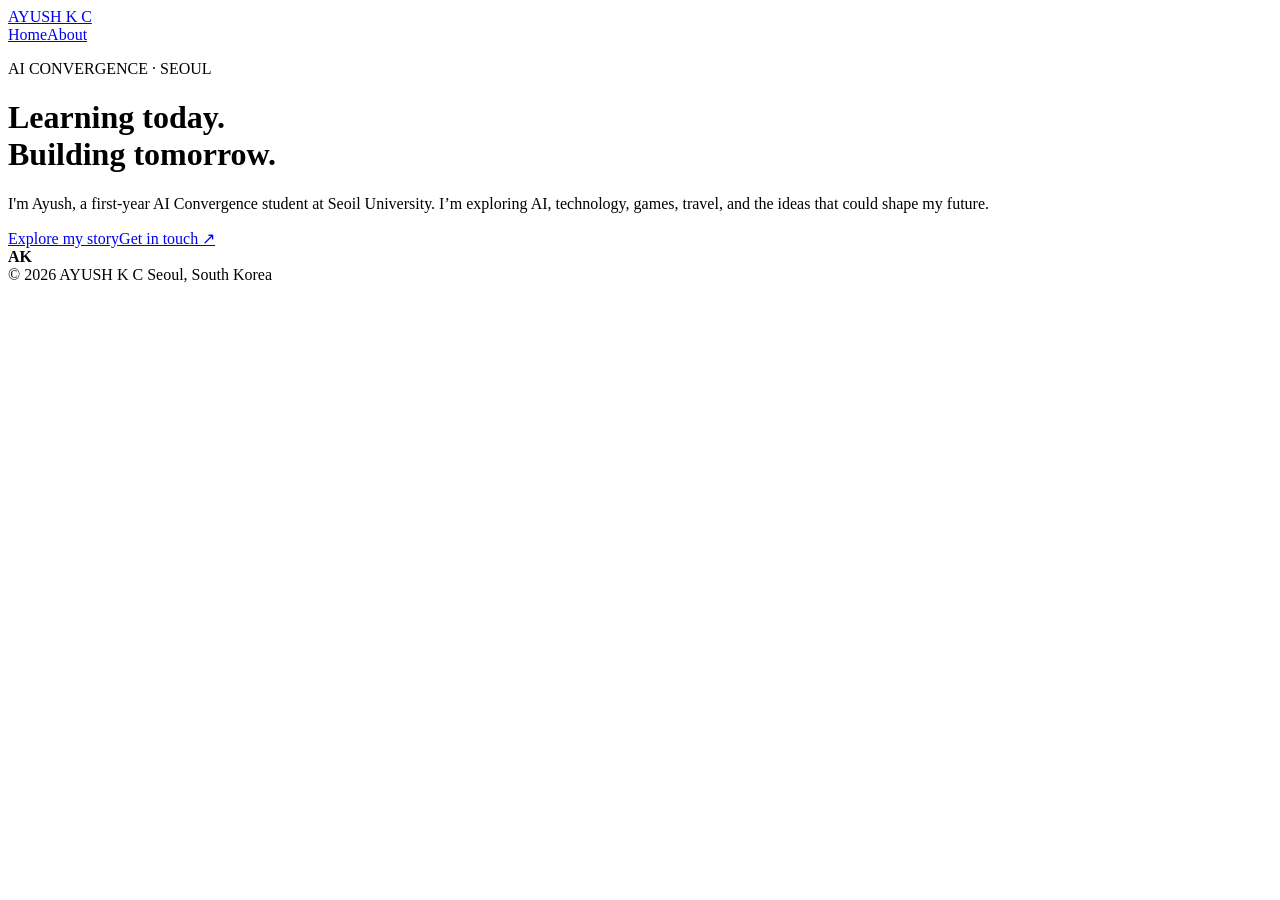
==== index.html @ f4295558 "Add index.html" ====
<!DOCTYPE html><html lang="en"><head><meta charset="UTF-8"><meta name="viewport" content="width=device-width,initial-scale=1.0"><title>AYUSH K C — Portfolio</title><link rel="stylesheet" href="styles.css"></head><body><header><a href="index.html">AYUSH K C</a><nav><a href="index.html">Home</a><a href="about.html">About</a></nav></header><main class="hero"><div><p class="eyebrow">AI CONVERGENCE · SEOUL</p><h1>Learning today.<br><span>Building tomorrow.</span></h1><p class="lead">I'm Ayush, a first-year AI Convergence student at Seoil University. I’m exploring AI, technology, games, travel, and the ideas that could shape my future.</p><div class="actions"><a class="button" href="about.html">Explore my story</a><a href="mailto:202602084@g.seoil.ac.kr">Get in touch ↗</a></div></div><div class="portrait"><img src="assets/profile.jpg" alt="AYUSH K C profile photo" onerror="this.style.display='none';this.parentElement.classList.add('initials')"><b>AK</b></div></main><footer>© 2026 AYUSH K C <span>Seoul, South Korea</span></footer></body></html>
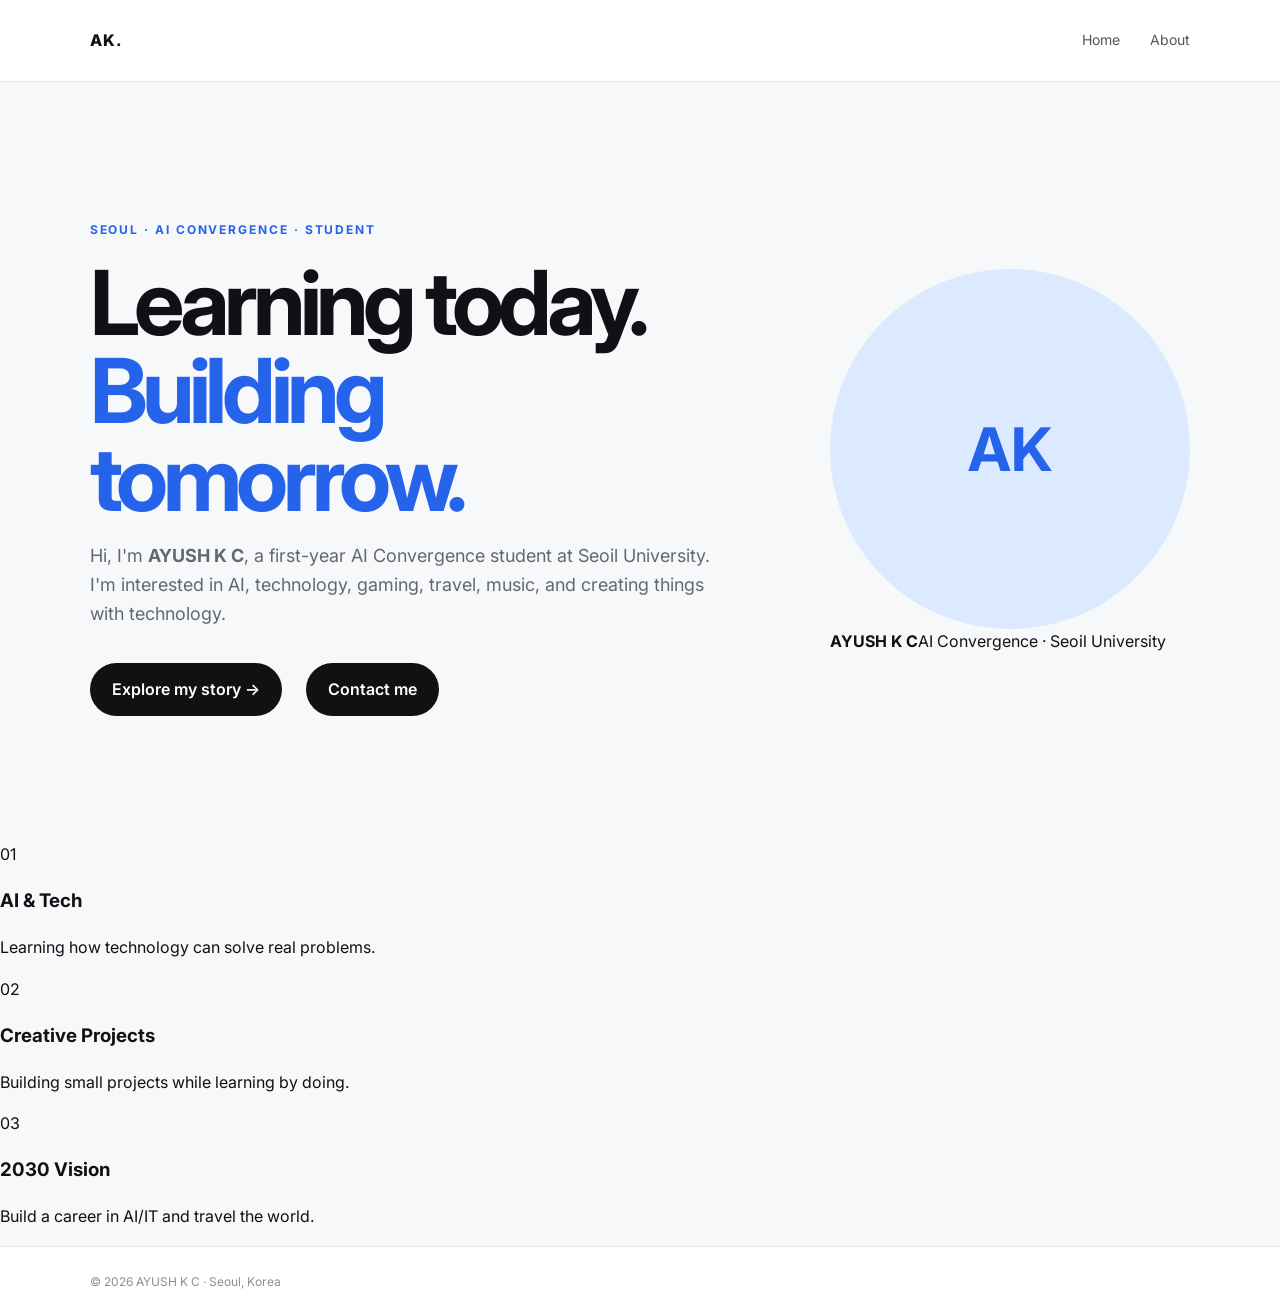
==== commit 3754cc1d: "Replace home page with the rebuilt portfolio design" ====
--- a/index.html
+++ b/index.html
@@ -1 +1,12 @@
-<!DOCTYPE html><html lang="en"><head><meta charset="UTF-8"><meta name="viewport" content="width=device-width,initial-scale=1.0"><title>AYUSH K C — Portfolio</title><link rel="stylesheet" href="styles.css"></head><body><header><a href="index.html">AYUSH K C</a><nav><a href="index.html">Home</a><a href="about.html">About</a></nav></header><main class="hero"><div><p class="eyebrow">AI CONVERGENCE · SEOUL</p><h1>Learning today.<br><span>Building tomorrow.</span></h1><p class="lead">I'm Ayush, a first-year AI Convergence student at Seoil University. I’m exploring AI, technology, games, travel, and the ideas that could shape my future.</p><div class="actions"><a class="button" href="about.html">Explore my story</a><a href="mailto:202602084@g.seoil.ac.kr">Get in touch ↗</a></div></div><div class="portrait"><img src="assets/profile.jpg" alt="AYUSH K C profile photo" onerror="this.style.display='none';this.parentElement.classList.add('initials')"><b>AK</b></div></main><footer>© 2026 AYUSH K C <span>Seoul, South Korea</span></footer></body></html>+<!DOCTYPE html>
+<html lang="en">
+<head><meta charset="UTF-8"><meta name="viewport" content="width=device-width,initial-scale=1.0"><title>AYUSH K C | AI & Technology</title><link rel="stylesheet" href="styles.css"></head>
+<body>
+<header><a class="logo" href="index.html">AK<span>.</span></a><nav><a class="active" href="index.html">Home</a><a href="about.html">About</a></nav></header>
+<main class="hero">
+<div><p class="eyebrow">SEOUL · AI CONVERGENCE · STUDENT</p><h1>Learning today.<br><span>Building tomorrow.</span></h1><p class="lead">Hi, I'm <strong>AYUSH K C</strong>, a first-year AI Convergence student at Seoil University. I'm interested in AI, technology, gaming, travel, music, and creating things with technology.</p><div class="actions"><a class="button primary" href="about.html">Explore my story →</a><a class="button" href="mailto:202602084@g.seoil.ac.kr">Contact me</a></div></div>
+<div class="profile-card"><div class="portrait"><img src="assets/profile.jpg" alt="AYUSH K C profile photo" onerror="this.style.display='none';this.parentElement.classList.add('initials')"><b>AK</b></div><div class="card-info"><strong>AYUSH K C</strong><span>AI Convergence · Seoil University</span></div></div>
+</main>
+<section class="quick"><div><span>01</span><h3>AI & Tech</h3><p>Learning how technology can solve real problems.</p></div><div><span>02</span><h3>Creative Projects</h3><p>Building small projects while learning by doing.</p></div><div><span>03</span><h3>2030 Vision</h3><p>Build a career in AI/IT and travel the world.</p></div></section>
+<footer>© 2026 AYUSH K C · Seoul, Korea</footer>
+</body></html>
--- a/styles.css
+++ b/styles.css
@@ -0,0 +1 @@
+@import url('https://fonts.googleapis.com/css2?family=Inter:wght@400;500;600;700;800&display=swap');*{box-sizing:border-box}body{margin:0;background:#f7f8fa;color:#101114;font-family:Inter,Arial,sans-serif;line-height:1.6}header{height:82px;display:flex;align-items:center;justify-content:space-between;padding:0 7%;border-bottom:1px solid #e5e7eb;background:#fff}header>a{font-weight:800;letter-spacing:.08em;color:#111;text-decoration:none}nav{display:flex;gap:30px}nav a{color:#555;text-decoration:none;font-size:14px}nav a:hover,a:hover{color:#2563eb}.hero{min-height:calc(100vh - 140px);padding:9vh 7%;display:grid;grid-template-columns:1.3fr .7fr;gap:7%;align-items:center}.eyebrow{font-size:12px;font-weight:700;letter-spacing:.16em;color:#2563eb}.hero h1,.page h1{font-size:clamp(3.2rem,7vw,6.4rem);line-height:.98;letter-spacing:-.06em;margin:20px 0}.hero h1 span,.page h1 span{color:#2563eb}.lead{max-width:650px;color:#626872;font-size:18px}.actions{display:flex;gap:24px;align-items:center;margin-top:34px}.actions a{color:#111;text-decoration:none;font-weight:600}.button{background:#111!important;color:#fff!important;padding:14px 22px;border-radius:999px}.portrait{width:min(360px,70vw);aspect-ratio:1;border-radius:50%;overflow:hidden;background:#dbeafe;display:grid;place-items:center;color:#2563eb;font-size:60px}.portrait img{width:100%;height:100%;object-fit:cover}.portrait b{display:none}.portrait.initials img{display:none}.portrait.initials b{display:block}.page{padding:9vh 7%;max-width:1250px;margin:auto}.grid{display:grid;grid-template-columns:1fr 1fr;gap:7%;margin:65px 0}.grid h2,.project h2{font-size:30px;letter-spacing:-.03em}.grid p,.project p{color:#626872;max-width:620px}.tags{display:flex;flex-wrap:wrap;gap:10px}.tags span{border:1px solid #d9dde4;border-radius:999px;padding:8px 14px;font-size:14px;background:#fff}.project{border-top:1px solid #ddd;border-bottom:1px solid #ddd;padding:55px 0}.page a{color:#2563eb;text-decoration:none}footer{padding:25px 7%;display:flex;justify-content:space-between;color:#8a8f98;font-size:12px;border-top:1px solid #e5e7eb;background:#fff}@media(max-width:750px){.hero{grid-template-columns:1fr;padding-top:7vh}.hero h1,.page h1{font-size:3.5rem}.grid{grid-template-columns:1fr;gap:30px;margin:45px 0}header{padding:0 5%}.hero,.page{padding-left:5%;padding-right:5%}footer{padding:25px 5%}}
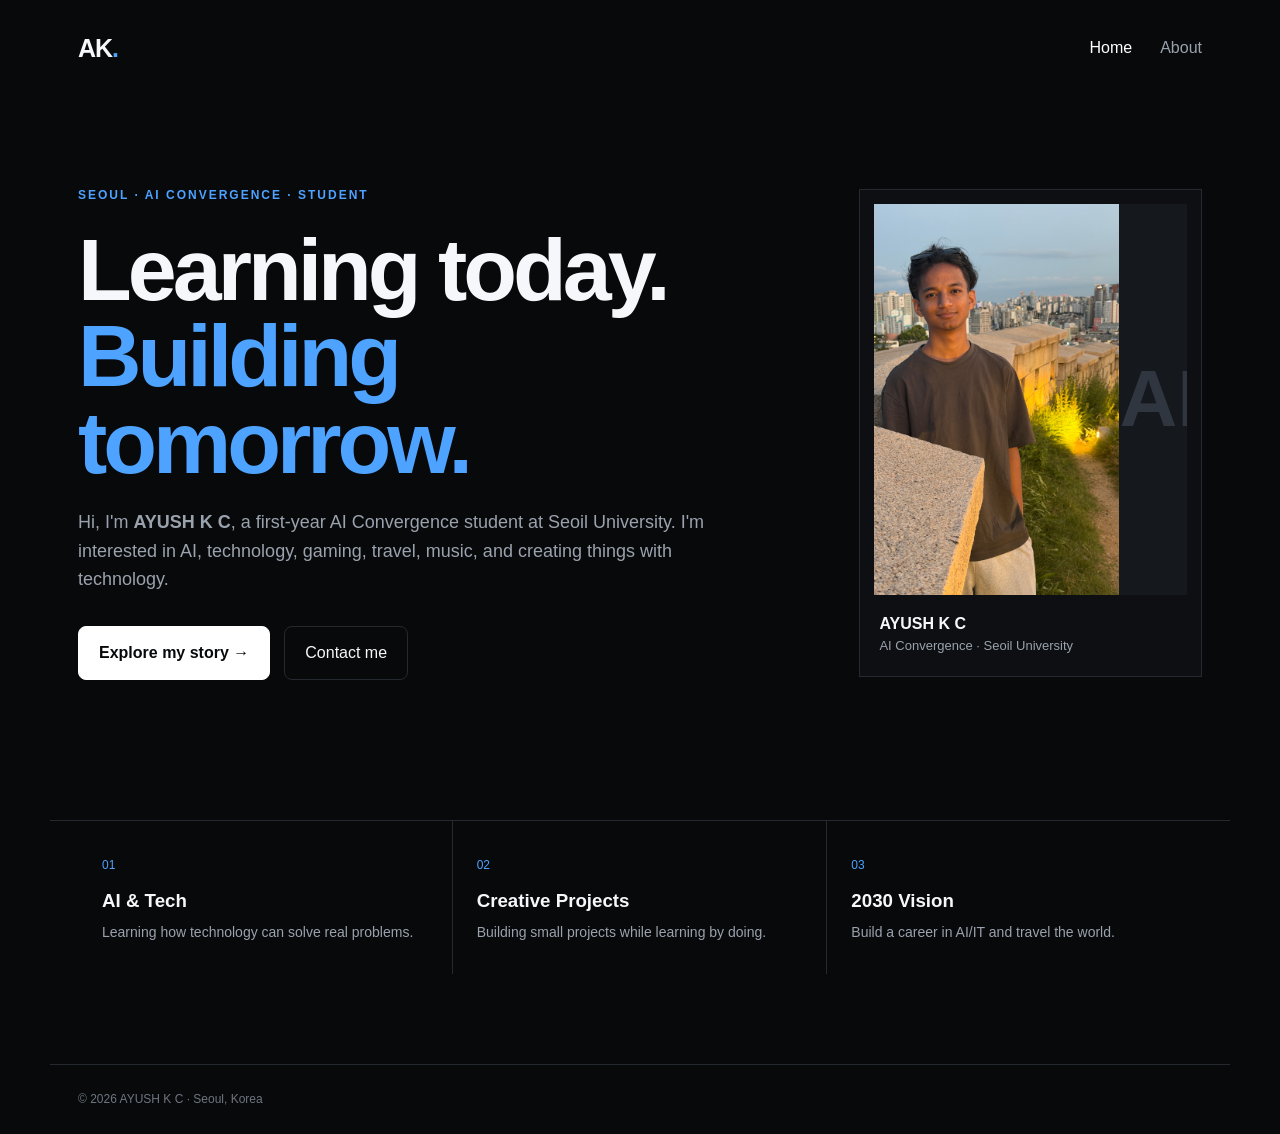
==== commit 2546309e: "Fix profile photo path" ====
--- a/index.html
+++ b/index.html
@@ -5,7 +5,7 @@
 <header><a class="logo" href="index.html">AK<span>.</span></a><nav><a class="active" href="index.html">Home</a><a href="about.html">About</a></nav></header>
 <main class="hero">
 <div><p class="eyebrow">SEOUL · AI CONVERGENCE · STUDENT</p><h1>Learning today.<br><span>Building tomorrow.</span></h1><p class="lead">Hi, I'm <strong>AYUSH K C</strong>, a first-year AI Convergence student at Seoil University. I'm interested in AI, technology, gaming, travel, music, and creating things with technology.</p><div class="actions"><a class="button primary" href="about.html">Explore my story →</a><a class="button" href="mailto:202602084@g.seoil.ac.kr">Contact me</a></div></div>
-<div class="profile-card"><div class="portrait"><img src="assets/profile.jpg" alt="AYUSH K C profile photo" onerror="this.style.display='none';this.parentElement.classList.add('initials')"><b>AK</b></div><div class="card-info"><strong>AYUSH K C</strong><span>AI Convergence · Seoil University</span></div></div>
+<div class="profile-card"><div class="portrait"><img src="1000008806.jpg" alt="AYUSH K C profile photo" onerror="this.style.display='none';this.parentElement.classList.add('initials')"><b>AK</b></div><div class="card-info"><strong>AYUSH K C</strong><span>AI Convergence · Seoil University</span></div></div>
 </main>
 <section class="quick"><div><span>01</span><h3>AI & Tech</h3><p>Learning how technology can solve real problems.</p></div><div><span>02</span><h3>Creative Projects</h3><p>Building small projects while learning by doing.</p></div><div><span>03</span><h3>2030 Vision</h3><p>Build a career in AI/IT and travel the world.</p></div></section>
 <footer>© 2026 AYUSH K C · Seoul, Korea</footer>
--- a/styles.css
+++ b/styles.css
@@ -1 +1 @@
-@import url('https://fonts.googleapis.com/css2?family=Inter:wght@400;500;600;700;800&display=swap');*{box-sizing:border-box}body{margin:0;background:#f7f8fa;color:#101114;font-family:Inter,Arial,sans-serif;line-height:1.6}header{height:82px;display:flex;align-items:center;justify-content:space-between;padding:0 7%;border-bottom:1px solid #e5e7eb;background:#fff}header>a{font-weight:800;letter-spacing:.08em;color:#111;text-decoration:none}nav{display:flex;gap:30px}nav a{color:#555;text-decoration:none;font-size:14px}nav a:hover,a:hover{color:#2563eb}.hero{min-height:calc(100vh - 140px);padding:9vh 7%;display:grid;grid-template-columns:1.3fr .7fr;gap:7%;align-items:center}.eyebrow{font-size:12px;font-weight:700;letter-spacing:.16em;color:#2563eb}.hero h1,.page h1{font-size:clamp(3.2rem,7vw,6.4rem);line-height:.98;letter-spacing:-.06em;margin:20px 0}.hero h1 span,.page h1 span{color:#2563eb}.lead{max-width:650px;color:#626872;font-size:18px}.actions{display:flex;gap:24px;align-items:center;margin-top:34px}.actions a{color:#111;text-decoration:none;font-weight:600}.button{background:#111!important;color:#fff!important;padding:14px 22px;border-radius:999px}.portrait{width:min(360px,70vw);aspect-ratio:1;border-radius:50%;overflow:hidden;background:#dbeafe;display:grid;place-items:center;color:#2563eb;font-size:60px}.portrait img{width:100%;height:100%;object-fit:cover}.portrait b{display:none}.portrait.initials img{display:none}.portrait.initials b{display:block}.page{padding:9vh 7%;max-width:1250px;margin:auto}.grid{display:grid;grid-template-columns:1fr 1fr;gap:7%;margin:65px 0}.grid h2,.project h2{font-size:30px;letter-spacing:-.03em}.grid p,.project p{color:#626872;max-width:620px}.tags{display:flex;flex-wrap:wrap;gap:10px}.tags span{border:1px solid #d9dde4;border-radius:999px;padding:8px 14px;font-size:14px;background:#fff}.project{border-top:1px solid #ddd;border-bottom:1px solid #ddd;padding:55px 0}.page a{color:#2563eb;text-decoration:none}footer{padding:25px 7%;display:flex;justify-content:space-between;color:#8a8f98;font-size:12px;border-top:1px solid #e5e7eb;background:#fff}@media(max-width:750px){.hero{grid-template-columns:1fr;padding-top:7vh}.hero h1,.page h1{font-size:3.5rem}.grid{grid-template-columns:1fr;gap:30px;margin:45px 0}header{padding:0 5%}.hero,.page{padding-left:5%;padding-right:5%}footer{padding:25px 5%}}+*{box-sizing:border-box;margin:0;padding:0}:root{--bg:#08090b;--text:#f5f7fa;--muted:#9aa2ad;--line:#252930;--blue:#4da3ff}body{font-family:Inter,Arial,sans-serif;background:var(--bg);color:var(--text);line-height:1.6}a{color:inherit;text-decoration:none}header{max-width:1180px;margin:auto;padding:28px;display:flex;justify-content:space-between;align-items:center}.logo{font-size:25px;font-weight:800;letter-spacing:-1px}.logo span{color:var(--blue)}nav{display:flex;gap:28px;color:var(--muted)}nav a:hover,nav .active{color:#fff}.hero{max-width:1180px;margin:50px auto 100px;padding:40px 28px;min-height:520px;display:grid;grid-template-columns:1.35fr .65fr;gap:70px;align-items:center}.eyebrow,.label{font-size:12px;letter-spacing:2px;color:var(--blue);font-weight:700}.hero h1,.page-header h1{font-size:clamp(52px,7vw,88px);line-height:.98;letter-spacing:-4px;margin:22px 0}.hero h1 span,.page-header h1 span{color:var(--blue)}.lead{max-width:650px;color:var(--muted);font-size:18px}.actions{display:flex;gap:14px;margin-top:32px;flex-wrap:wrap}.button{border:1px solid var(--line);padding:13px 20px;border-radius:8px}.button.primary{background:#fff;color:#08090b;border-color:#fff;font-weight:700}.profile-card{border:1px solid var(--line);padding:14px;background:#0d0f12}.portrait{aspect-ratio:4/5;background:#15181d;overflow:hidden;position:relative;display:flex;align-items:center;justify-content:center;font-size:80px;color:#303640}.portrait img{width:100%;height:100%;object-fit:cover;position:relative;z-index:2}.card-info{padding:16px 5px 5px;display:flex;flex-direction:column}.card-info span{color:var(--muted);font-size:13px}.quick{max-width:1180px;margin:auto;padding:0 28px 90px;display:grid;grid-template-columns:repeat(3,1fr);border-top:1px solid var(--line)}.quick div{padding:30px 24px;border-right:1px solid var(--line)}.quick div:last-child{border-right:0}.quick span{color:var(--blue);font-size:12px}.quick h3{margin:10px 0 5px}.quick p{color:var(--muted);font-size:14px}.page{max-width:1180px;margin:40px auto 100px;padding:30px 28px}.page-header{padding:50px 0 80px}.about-grid{display:grid;grid-template-columns:1fr 1fr;gap:18px}.panel{border:1px solid var(--line);padding:32px;min-height:260px}.panel h2{font-size:28px;line-height:1.15;margin:16px 0}.panel p{color:var(--muted);margin-top:12px}.panel.wide{grid-column:1/-1}.tags{display:flex;flex-wrap:wrap;gap:9px;margin-top:25px}.tags span{border:1px solid var(--line);padding:8px 12px;border-radius:100px;color:#d8dde5;font-size:13px}.project{display:grid;grid-template-columns:1fr 1.5fr;gap:30px}.project-number{font-size:12px;color:var(--blue)}.project a,.contact a{display:block;color:var(--blue);margin-top:15px}.contact a:hover,.project a:hover{color:#fff}footer{border-top:1px solid var(--line);max-width:1180px;margin:auto;padding:25px 28px;color:#6f7680;font-size:12px}@media(max-width:760px){.hero{grid-template-columns:1fr;margin-top:10px;gap:40px}.quick{grid-template-columns:1fr}.quick div{border-right:0;border-bottom:1px solid var(--line)}.about-grid{grid-template-columns:1fr}.panel.wide{grid-column:auto}.project{grid-template-columns:1fr}.hero h1,.page-header h1{letter-spacing:-2px}header{padding:22px}.page,.hero{padding-left:22px;padding-right:22px}}
